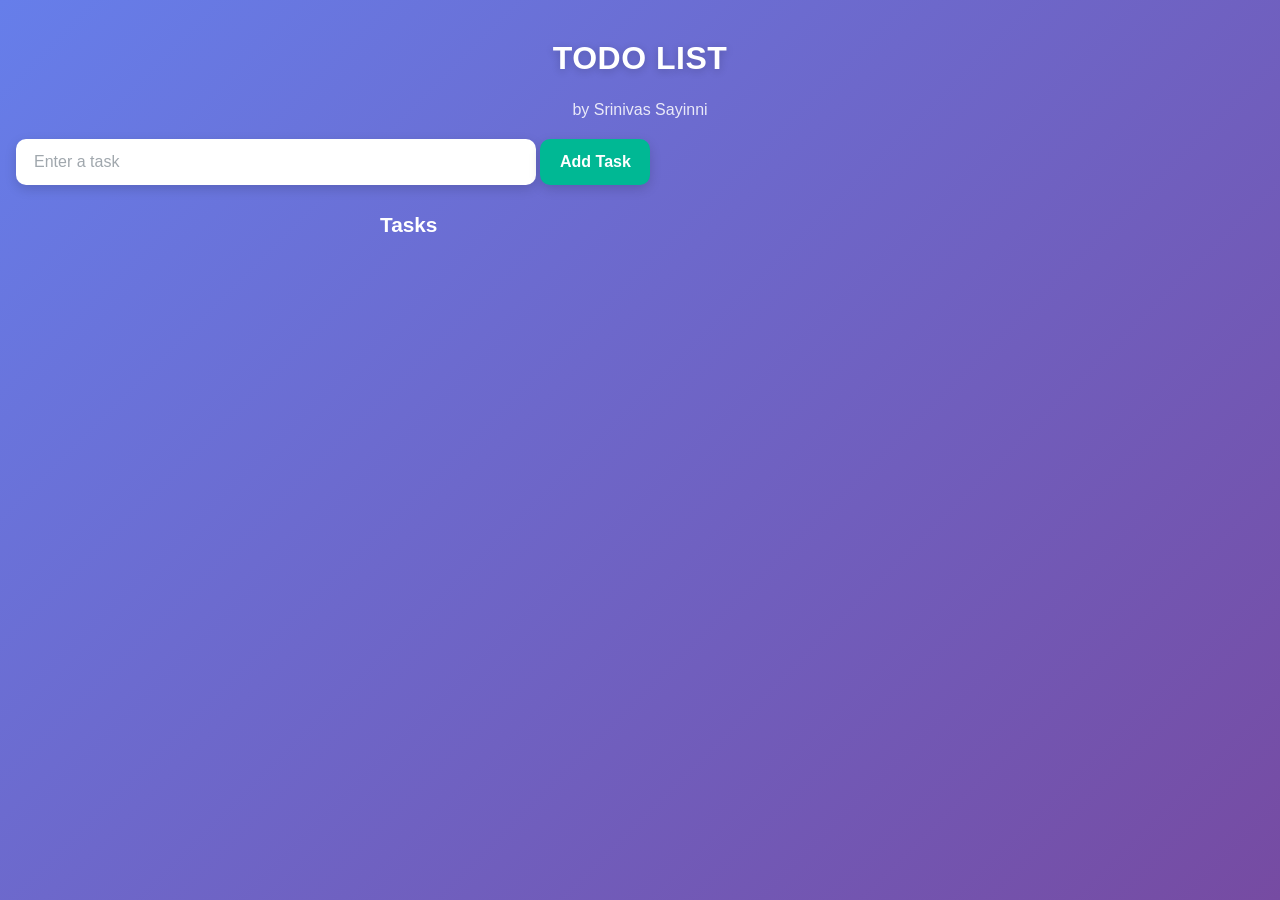
==== index.html @ 0a5b54ef "add" ====
<!DOCTYPE html>
<html lang="en">
<head>
    <meta charset="UTF-8">
    <meta name="viewport" content="width=device-width, initial-scale=1.0">
    <link rel="stylesheet" href="style.css">
    <title>TODO LIST</title>
</head>
<body>
    <header id="header">
        <h1 id="heading">TODO LIST</h1>
        <p class="byline">by Srinivas Sayinni</p>
    </header>
    <br>
    <input type="text" id="input" placeholder="Enter a task" oninput="inputchange()"/><br>
    <button id="add">Add Task</button>
    <br>
    <h2>Tasks</h2>
    <ul class="task-list" id="tasklist">
     <!-- task items will be dynamically added here-->

    </ul>
    <script src="DOM2.js"></script>
</body>
<!-- <footer class="site-footer">
    <p>Designed &amp; developed by <strong>Srinivas sayinni</strong></p>
    <p class="small">&copy; 2026 Srinivas Sayinni. All rights reserved.</p>
</footer> -->
</html>
---- style.css ----
/* ---------- Reset & base ---------- */
* {
    box-sizing: border-box;
    margin: 0;
    padding: 0;
}

body {
    font-family: "Segoe UI", Roboto, Arial, sans-serif;
    min-height: 100vh;
    padding: 40px 16px;
    background: linear-gradient(135deg, #667eea 0%, #764ba2 100%);
    color: #2d3436;
}

/* Layout wrapper: everything is centered in a narrow column */
body > * {
    max-width: 520px;
    margin-left: auto;
    margin-right: auto;
}

/* Hide the <br> gaps; spacing is handled with margins instead */
br {
    display: none;
}

/* ---------- Header ---------- */
#heading {
    text-align: center;
    color: #fff;
    font-size: 2rem;
    letter-spacing: 0.5px;
    margin-bottom: 24px;
    text-shadow: 0 2px 8px rgba(0, 0, 0, 0.2);
}

/* ---------- Input + Add button ---------- */
#input {
    width: calc(100% - 120px);
    height: 46px;
    padding: 0 16px;
    font-size: 16px;
    color: #2d3436;
    background: #fff;
    border: 2px solid transparent;
    border-radius: 10px;
    outline: none;
    vertical-align: middle;
    box-shadow: 0 4px 12px rgba(0, 0, 0, 0.15);
    transition: border-color 0.2s, box-shadow 0.2s;
}

#input::placeholder {
    color: #a0a7ad;
}

#input:focus {
    border-color: #a29bfe;
    box-shadow: 0 0 0 4px rgba(162, 155, 254, 0.35);
}

#add {
    width: 110px;
    height: 46px;
    font-size: 16px;
    font-weight: 600;
    color: #fff;
    background: #00b894;
    border: none;
    border-radius: 10px;
    cursor: pointer;
    vertical-align: middle;
    box-shadow: 0 4px 12px rgba(0, 0, 0, 0.15);
    transition: background 0.2s, transform 0.1s, box-shadow 0.2s;
}

#add:hover {
    background: #00a383;
    box-shadow: 0 6px 16px rgba(0, 0, 0, 0.2);
}

#add:active {
    transform: scale(0.96);
}

/* ---------- Tasks title ---------- */
h2 {
    color: #fff;
    font-size: 1.3rem;
    margin: 28px auto 12px;
}

/* ---------- Task list ---------- */
.task-list {
    list-style: none;
}

.task-list li {
    display: flex;
    justify-content: space-between;
    align-items: center;
    gap: 12px;
    padding: 14px 16px;
    margin-bottom: 12px;
    background: #fff;
    border-radius: 10px;
    box-shadow: 0 3px 10px rgba(0, 0, 0, 0.12);
    animation: slideIn 0.25s ease;
    transition: transform 0.15s, box-shadow 0.15s;
}

.task-list li:hover {
    transform: translateY(-2px);
    box-shadow: 0 6px 16px rgba(0, 0, 0, 0.18);
}

.task-list li span {
    flex: 1;
    font-size: 16px;
    word-break: break-word;
}

/* ---------- Delete button ---------- */
.task-list li button {
    padding: 6px 14px;
    font-size: 14px;
    font-weight: 600;
    color: #e17055;
    background: transparent;
    border: 1.5px solid #e17055;
    border-radius: 8px;
    cursor: pointer;
    transition: background 0.2s, color 0.2s;
}

.task-list li button:hover {
    background: #e17055;
    color: #fff;
}

/* ---------- Animation ---------- */
@keyframes slideIn {
    from {
        opacity: 0;
        transform: translateY(-8px);
    }
    to {
        opacity: 1;
        transform: translateY(0);
    }
}

/* ---------- Small screens ---------- */
@media (max-width: 420px) {
    #input {
        width: 100%;
        margin-bottom: 10px;
    }

    #add {
        width: 100%;
    }
}

.byline {
    text-align: center;
    color: rgba(255, 255, 255, 0.85);
    margin-bottom: 20px;
}
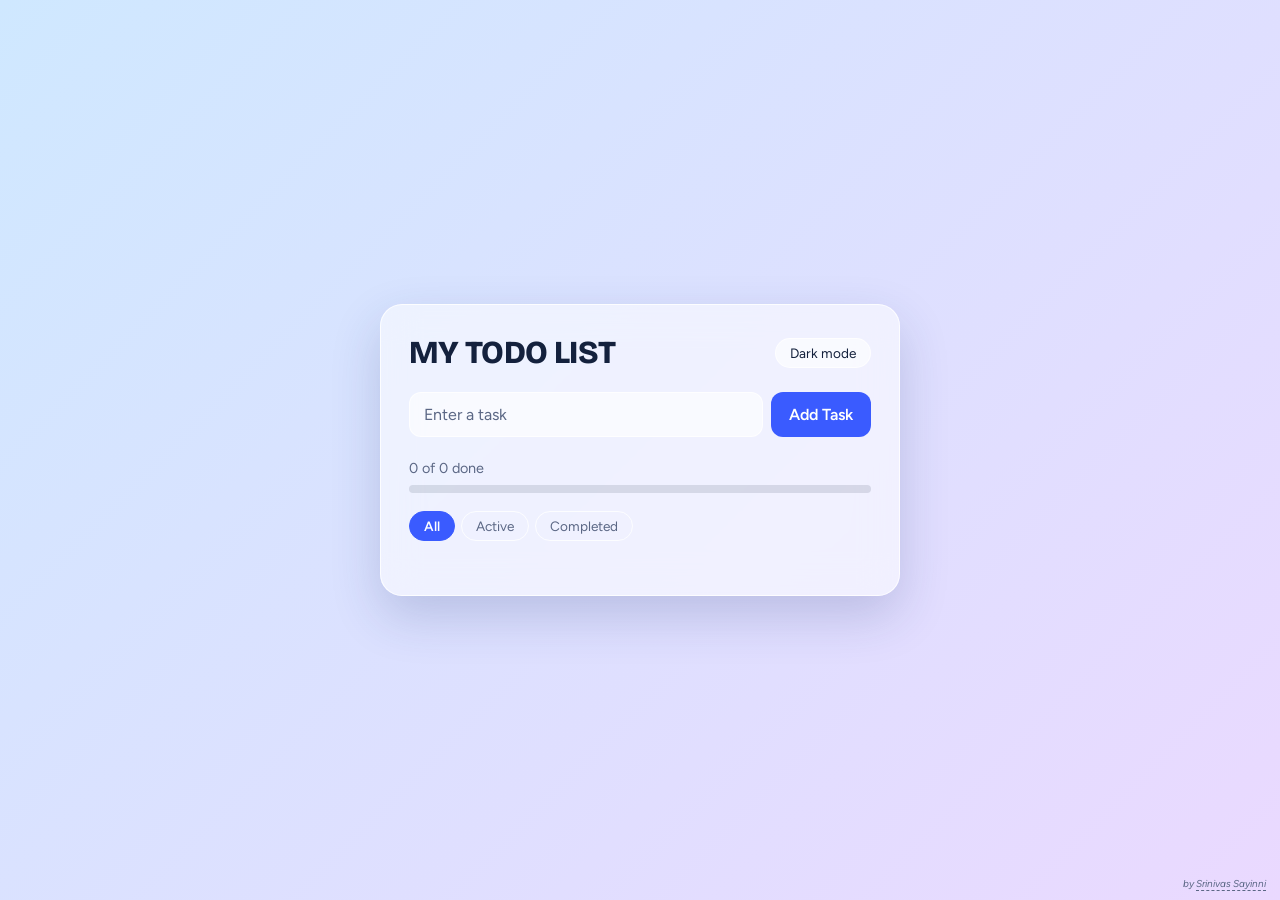
==== commit a35fe0e3: "update" ====
--- a/index.html
+++ b/index.html
@@ -3,27 +3,43 @@
 <head>
     <meta charset="UTF-8">
     <meta name="viewport" content="width=device-width, initial-scale=1.0">
-    <link rel="stylesheet" href="style.css">
+    <link rel="preconnect" href="https://fonts.googleapis.com">
+    <link rel="preconnect" href="https://fonts.gstatic.com" crossorigin>
+    <link href="https://fonts.googleapis.com/css2?family=Bricolage+Grotesque:wght@800&family=Figtree:wght@400;500;600&display=swap" rel="stylesheet">
+    <link rel="stylesheet" href="style1.css">
     <title>TODO LIST</title>
 </head>
 <body>
-    <header id="header">
-        <h1 id="heading">TODO LIST</h1>
-        <p class="byline">by Srinivas Sayinni</p>
-    </header>
-    <br>
-    <input type="text" id="input" placeholder="Enter a task" oninput="inputchange()"/><br>
-    <button id="add">Add Task</button>
-    <br>
-    <h2>Tasks</h2>
-    <ul class="task-list" id="tasklist">
-     <!-- task items will be dynamically added here-->
+    <main class="card">
+        <header id="header">
+            <h1 id="heading">MY  TODO  LIST</h1>
+            <button id="theme" type="button">Dark mode</button>
+        </header>
 
-    </ul>
-    <script src="DOM2.js"></script>
+        <div class="add-row">
+            <input type="text" id="input" placeholder="Enter a task" autocomplete="off">
+            <button id="add" type="button">Add Task</button>
+        </div>
+
+        <div class="progress">
+            <p id="count">0 of 0 done</p>
+            <div class="bar"><div id="fill"></div></div>
+        </div>
+
+        <div class="filters" role="group" aria-label="Filter tasks">
+            <button type="button" data-filter="all" aria-pressed="true">All</button>
+            <button type="button" data-filter="active" aria-pressed="false">Active</button>
+            <button type="button" data-filter="completed" aria-pressed="false">Completed</button>
+        </div>
+
+        <ul class="task-list" id="tasklist"></ul>
+        <p id="empty"></p>
+    </main>
+
+    <p class="byline">
+    by <a href="https://srinivassayinni.netlify.app/" target="_blank" rel="noopener noreferrer">Srinivas Sayinni</a>
+</p>
+    <canvas id="confetti"></canvas>
+    <script src="DOM4.js"></script>
 </body>
-<!-- <footer class="site-footer">
-    <p>Designed &amp; developed by <strong>Srinivas sayinni</strong></p>
-    <p class="small">&copy; 2026 Srinivas Sayinni. All rights reserved.</p>
-</footer> -->
 </html>
--- a/style1.css
+++ b/style1.css
@@ -0,0 +1,257 @@
+:root {
+    --bg1: #cfe8ff;
+    --bg2: #ead9ff;
+    --ink: #14213d;
+    --muted: #5b6785;
+    --glass: rgba(255, 255, 255, 0.55);
+    --row: rgba(255, 255, 255, 0.6);
+    --edge: rgba(255, 255, 255, 0.8);
+    --accent: #3a5bff;
+    --accent-ink: #ffffff;
+    --track: rgba(20, 33, 61, 0.12);
+    --shadow: 0 20px 50px rgba(40, 60, 120, 0.2);
+}
+
+[data-theme="dark"] {
+    --bg1: #0e1430;
+    --bg2: #2a1646;
+    --ink: #eef1ff;
+    --muted: #a3acd1;
+    --glass: rgba(255, 255, 255, 0.07);
+    --row: rgba(255, 255, 255, 0.07);
+    --edge: rgba(255, 255, 255, 0.16);
+    --accent: #ffb454;
+    --accent-ink: #1a1200;
+    --track: rgba(255, 255, 255, 0.14);
+    --shadow: 0 20px 50px rgba(0, 0, 0, 0.45);
+}
+
+* { box-sizing: border-box; }
+
+body {
+    margin: 0;
+    min-height: 100vh;
+    display: grid;
+    place-items: center;
+    padding: 24px;
+    font-family: Figtree, system-ui, sans-serif;
+    color: var(--ink);
+    background: linear-gradient(135deg, var(--bg1), var(--bg2)) fixed;
+}
+
+.card {
+    width: min(520px, 100%);
+    padding: 28px;
+    border-radius: 22px;
+    background: var(--glass);
+    border: 1px solid var(--edge);
+    backdrop-filter: blur(18px);
+    -webkit-backdrop-filter: blur(18px);
+    box-shadow: var(--shadow);
+}
+
+#header {
+    display: flex;
+    align-items: center;
+    justify-content: space-between;
+    margin-bottom: 20px;
+}
+
+#heading {
+    margin: 0;
+    font-family: "Bricolage Grotesque", sans-serif;
+    font-weight: 800;
+    font-size: 2rem;
+    letter-spacing: -0.02em;
+}
+
+button {
+    font: inherit;
+    cursor: pointer;
+    color: inherit;
+}
+
+button:focus-visible,
+input:focus-visible {
+    outline: 2px solid var(--accent);
+    outline-offset: 2px;
+}
+
+#theme {
+    padding: 6px 14px;
+    border-radius: 999px;
+    border: 1px solid var(--edge);
+    background: var(--row);
+    font-size: 0.85rem;
+}
+
+.add-row { display: flex; gap: 8px; }
+
+#input {
+    flex: 1;
+    min-width: 0;
+    padding: 12px 14px;
+    border-radius: 12px;
+    border: 1px solid var(--edge);
+    background: var(--row);
+    color: var(--ink);
+    font: inherit;
+}
+
+#input::placeholder { color: var(--muted); }
+
+#add {
+    padding: 12px 18px;
+    border: 0;
+    border-radius: 12px;
+    background: var(--accent);
+    color: var(--accent-ink);
+    font-weight: 600;
+}
+
+.progress { margin-top: 22px; }
+
+#count {
+    margin: 0 0 8px;
+    font-size: 0.9rem;
+    color: var(--muted);
+}
+
+.bar {
+    height: 8px;
+    border-radius: 999px;
+    background: var(--track);
+    overflow: hidden;
+}
+
+#fill {
+    height: 100%;
+    width: 0;
+    border-radius: 999px;
+    background: var(--accent);
+    transition: width 0.4s ease;
+}
+
+.filters { display: flex; gap: 6px; margin: 18px 0 14px; }
+
+.filters button {
+    padding: 6px 14px;
+    border-radius: 999px;
+    border: 1px solid var(--edge);
+    background: transparent;
+    font-size: 0.85rem;
+    color: var(--muted);
+}
+
+.filters button[aria-pressed="true"] {
+    background: var(--accent);
+    border-color: var(--accent);
+    color: var(--accent-ink);
+    font-weight: 600;
+}
+
+.task-list { list-style: none; margin: 0; padding: 0; display: grid; gap: 8px; }
+
+.task-list li {
+    display: flex;
+    align-items: center;
+    gap: 12px;
+    padding: 10px 12px;
+    border-radius: 12px;
+    background: var(--row);
+    border: 1px solid var(--edge);
+}
+
+.task-list li.enter { animation: enter 0.3s ease; }
+.task-list li.leaving { animation: leave 0.25s ease forwards; }
+
+@keyframes enter { from { opacity: 0; transform: translateY(-8px); } }
+@keyframes leave { to { opacity: 0; transform: translateX(24px); } }
+
+.task-list input[type="checkbox"] {
+    width: 20px;
+    height: 20px;
+    accent-color: var(--accent);
+    cursor: pointer;
+    flex-shrink: 0;
+}
+
+.text {
+    flex: 1;
+    word-break: break-word;
+    background: linear-gradient(currentColor, currentColor) no-repeat 0 55% / 0 2px;
+    transition: background-size 0.3s ease, color 0.3s ease;
+}
+
+li.done .text {
+    background-size: 100% 2px;
+    color: var(--muted);
+}
+
+.delete {
+    border: 0;
+    background: transparent;
+    color: var(--muted);
+    font-size: 0.85rem;
+    padding: 4px 8px;
+    border-radius: 8px;
+}
+
+.delete:hover { color: var(--ink); background: var(--track); }
+
+#empty {
+    margin: 12px 0 0;
+    text-align: center;
+    color: var(--muted);
+}
+
+.byline {
+    position: fixed;
+    bottom: 10px;
+    right: 14px;
+    margin: 0;
+    font-size: 10px;
+    font-style: italic;
+    color: var(--muted);
+}
+
+#confetti {
+    position: fixed;
+    inset: 0;
+    pointer-events: none;
+    z-index: 10;
+}
+
+@media (prefers-reduced-motion: reduce) {
+    *, *::before, *::after {
+        animation-duration: 0.01ms !important;
+        transition-duration: 0.01ms !important;
+    }
+}
+.byline a {
+    color: inherit;
+    text-decoration: none;
+    border-bottom: 1px dashed currentColor;
+}
+
+.byline a:hover {
+    color: var(--accent);
+}
+@media (max-width: 600px) {
+    body {
+        display: flex;
+        flex-direction: column;
+        align-items: center;
+        justify-content: center;
+        gap: 16px;
+    }
+
+    .card {
+        padding: 20px;
+    }
+
+    .byline {
+        position: static;
+        text-align: center;
+    }
+}
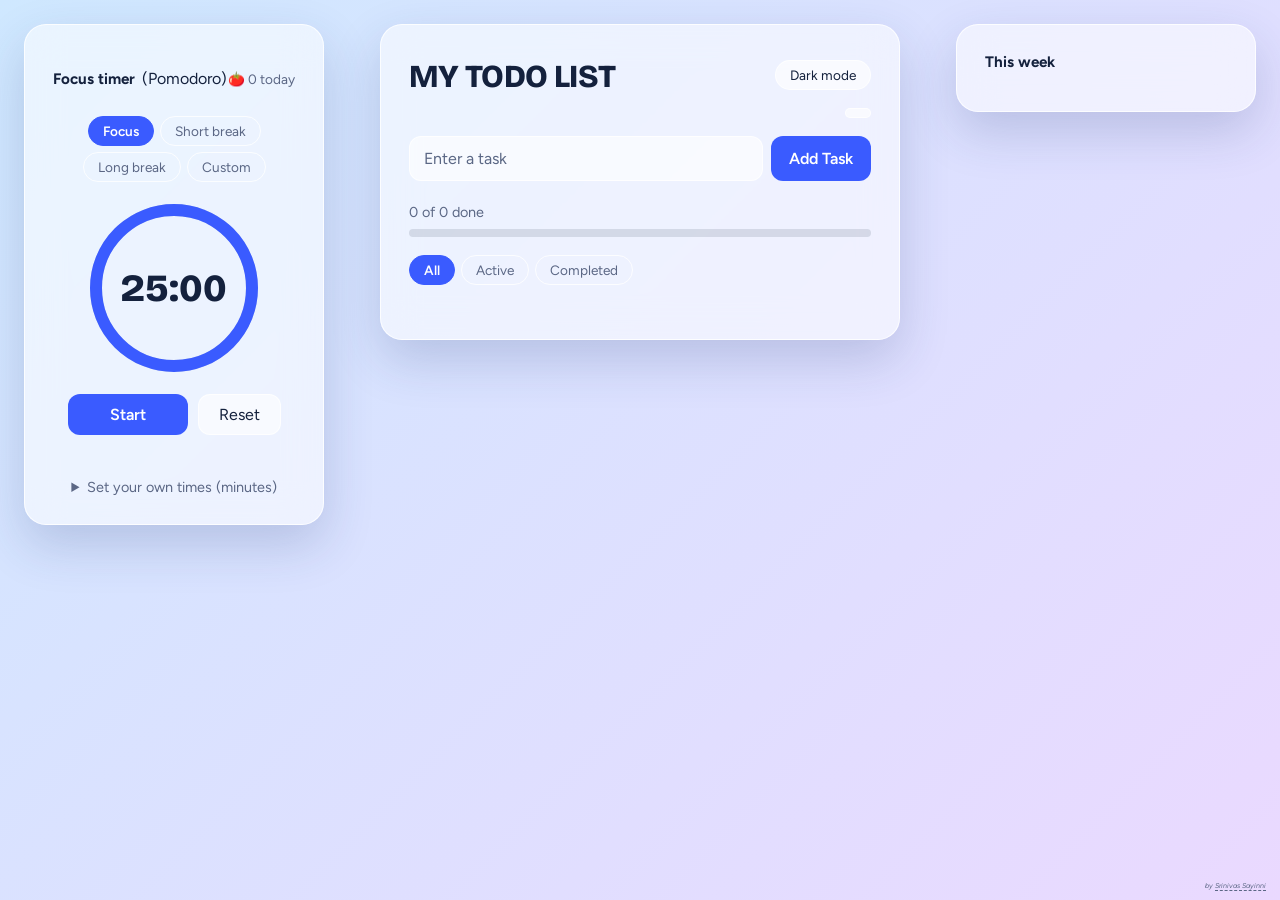
==== commit 4eba9f98: "updated" ====
--- a/index.html
+++ b/index.html
@@ -5,16 +5,34 @@
     <meta name="viewport" content="width=device-width, initial-scale=1.0">
     <link rel="preconnect" href="https://fonts.googleapis.com">
     <link rel="preconnect" href="https://fonts.gstatic.com" crossorigin>
-    <link href="https://fonts.googleapis.com/css2?family=Bricolage+Grotesque:wght@800&family=Figtree:wght@400;500;600&display=swap" rel="stylesheet">
+    <!-- <link rel="icon" href="data:image/svg+xml,<svg xmlns=%22http://www.w3.org/2000/svg%22 viewBox=%220 0 100 100%22><text y=%22.9em%22 font-size=%2290%22>✅</text></svg>"> -->
+        <link rel="icon" type="image/png" href="icon-192.png">
+    <link href="https://fonts.googleapis.com/css2?family=Bricolage+Grotesque:wght@800&family=Figtree:wght@400;500;600;700&display=swap" rel="stylesheet">
     <link rel="stylesheet" href="style1.css">
-    <title>TODO LIST</title>
+
+    <!-- PWA -->
+    <link rel="manifest" href="manifest.json">
+    <meta name="theme-color" content="#3a5bff">
+    <link rel="apple-touch-icon" href="icon-192.png">
+
+    <title>MY TODO LIST</title>
+    <meta name="description" content="A simple daily to-do list with progress tracking, dark mode and automatic daily reset.">
 </head>
 <body>
-    <main class="card">
+    <div class="layout">
+    <main class="card main-card">
         <header id="header">
-            <h1 id="heading">MY  TODO  LIST</h1>
+            <div>
+                <p id="greeting"></p>
+                <h1 id="heading">MY TODO LIST</h1>
+            </div>
             <button id="theme" type="button">Dark mode</button>
         </header>
+
+        <div class="meta">
+            <span id="today"></span>
+            <span id="streak" class="pill"></span>
+        </div>
 
         <div class="add-row">
             <input type="text" id="input" placeholder="Enter a task" autocomplete="off">
@@ -22,7 +40,10 @@
         </div>
 
         <div class="progress">
-            <p id="count">0 of 0 done</p>
+            <div class="progress-top">
+                <p id="count">0 of 0 done</p>
+                <p id="message"></p>
+            </div>
             <div class="bar"><div id="fill"></div></div>
         </div>
 
@@ -34,12 +55,76 @@
 
         <ul class="task-list" id="tasklist"></ul>
         <p id="empty"></p>
+
+
     </main>
+        <aside class="card side timer-card">
+            <section class="timer" aria-label="Focus timer">
+                <div class="timer-head">
+                    <h2>Focus timer</h2>&nbsp;<p>(Pomodoro)</p>
+                    <p id="sessions"></p>
+                </div>
+
+                <div class="modes" role="group" aria-label="Timer type">
+                    <button type="button" data-mode="focus" aria-pressed="true">Focus</button>
+                    <button type="button" data-mode="short" aria-pressed="false">Short break</button>
+                    <button type="button" data-mode="long" aria-pressed="false">Long break</button>
+                    <button type="button" data-mode="custom" aria-pressed="false">Custom</button>
+                </div>
+
+                <div class="clock">
+                    <svg viewBox="0 0 120 120" aria-hidden="true">
+                        <circle class="ring-track" cx="60" cy="60" r="52"></circle>
+                        <circle id="ring" class="ring" cx="60" cy="60" r="52" transform="rotate(-90 60 60)"></circle>
+                    </svg>
+                    <p id="time">25:00</p>
+                </div>
+
+                <div class="timer-controls">
+                    <button id="t-start" type="button">Start</button>
+                    <button id="t-reset" type="button">Reset</button>
+                </div>
+                <p id="t-status" aria-live="polite"></p>
+
+                <details class="timer-settings">
+                    <summary>Set your own times (minutes)</summary>
+                    <div class="settings-grid">
+                        <label>Focus <input type="number" id="set-focus" min="1" max="180" inputmode="numeric"></label>
+                        <label>Short break <input type="number" id="set-short" min="1" max="180" inputmode="numeric"></label>
+                        <label>Long break <input type="number" id="set-long" min="1" max="180" inputmode="numeric"></label>
+                        <label>Custom <input type="number" id="set-custom" min="1" max="180" inputmode="numeric"></label>
+                    </div>
+                </details>
+            </section>
+        </aside>
+        <aside class="card side stats-card">
+            <section class="stats" aria-label="This week">
+                <div class="stats-head">
+                    <h2>This week</h2>
+                    <p id="week-total"></p>
+                </div>
+                <div class="week" id="week"></div>
+            </section>
+        </aside>
+    </div>
+
+    <div id="toast" role="status" aria-live="polite">
+        <span id="toast-text"></span>
+        <button id="undo" type="button">Undo</button>
+    </div>
 
     <p class="byline">
-    by <a href="https://srinivassayinni.netlify.app/" target="_blank" rel="noopener noreferrer">Srinivas Sayinni</a>
-</p>
+        by <a href="https://srinivassayinni.netlify.app/" target="_blank" rel="noopener noreferrer">Srinivas Sayinni</a>
+    </p>
     <canvas id="confetti"></canvas>
     <script src="DOM4.js"></script>
+    <script src="timer.js"></script>
+    <script>
+        if ('serviceWorker' in navigator) {
+            window.addEventListener('load', () => {
+                navigator.serviceWorker.register('sw.js');
+            });
+        }
+    </script>
 </body>
-</html>+</html>
--- a/style1.css
+++ b/style1.css
@@ -31,13 +31,16 @@
 body {
     margin: 0;
     min-height: 100vh;
-    display: grid;
-    place-items: center;
+    display: flex;
+    flex-direction: column;
+    align-items: center;
     padding: 24px;
     font-family: Figtree, system-ui, sans-serif;
     color: var(--ink);
     background: linear-gradient(135deg, var(--bg1), var(--bg2)) fixed;
 }
+
+body.is-dragging { user-select: none; cursor: grabbing; }
 
 .card {
     width: min(520px, 100%);
@@ -50,11 +53,19 @@
     box-shadow: var(--shadow);
 }
 
+/* ---------- Header ---------- */
 #header {
     display: flex;
     align-items: center;
     justify-content: space-between;
-    margin-bottom: 20px;
+    gap: 12px;
+    margin-bottom: 12px;
+}
+
+#greeting {
+    margin: 0 0 4px;
+    font-size: 0.9rem;
+    color: var(--muted);
 }
 
 #heading {
@@ -83,8 +94,36 @@
     border: 1px solid var(--edge);
     background: var(--row);
     font-size: 0.85rem;
-}
-
+    flex-shrink: 0;
+}
+
+.meta {
+    display: flex;
+    align-items: center;
+    justify-content: space-between;
+    flex-wrap: wrap;
+    gap: 8px;
+    margin-bottom: 18px;
+    font-size: 0.85rem;
+    color: var(--muted);
+}
+
+.pill {
+    padding: 4px 12px;
+    border-radius: 999px;
+    border: 1px solid var(--edge);
+    background: var(--row);
+    color: var(--muted);
+    font-weight: 600;
+}
+
+.pill.active {
+    background: var(--accent);
+    border-color: var(--accent);
+    color: var(--accent-ink);
+}
+
+/* ---------- Add row ---------- */
 .add-row { display: flex; gap: 8px; }
 
 #input {
@@ -109,13 +148,25 @@
     font-weight: 600;
 }
 
+/* ---------- Progress ---------- */
 .progress { margin-top: 22px; }
 
-#count {
-    margin: 0 0 8px;
+.progress-top {
+    display: flex;
+    justify-content: space-between;
+    align-items: baseline;
+    flex-wrap: wrap;
+    gap: 4px 12px;
+    margin-bottom: 8px;
+}
+
+#count, #message {
+    margin: 0;
     font-size: 0.9rem;
-    color: var(--muted);
-}
+}
+
+#count { color: var(--muted); }
+#message { font-weight: 600; }
 
 .bar {
     height: 8px;
@@ -132,6 +183,7 @@
     transition: width 0.4s ease;
 }
 
+/* ---------- Filters ---------- */
 .filters { display: flex; gap: 6px; margin: 18px 0 14px; }
 
 .filters button {
@@ -150,12 +202,13 @@
     font-weight: 600;
 }
 
+/* ---------- Task list ---------- */
 .task-list { list-style: none; margin: 0; padding: 0; display: grid; gap: 8px; }
 
 .task-list li {
     display: flex;
     align-items: center;
-    gap: 12px;
+    gap: 10px;
     padding: 10px 12px;
     border-radius: 12px;
     background: var(--row);
@@ -167,6 +220,28 @@
 
 @keyframes enter { from { opacity: 0; transform: translateY(-8px); } }
 @keyframes leave { to { opacity: 0; transform: translateX(24px); } }
+
+.task-list li.dragging {
+    position: relative;
+    z-index: 2;
+    transform: scale(1.02);
+    box-shadow: var(--shadow);
+    border-color: var(--accent);
+}
+
+.handle {
+    cursor: grab;
+    touch-action: none;
+    user-select: none;
+    -webkit-user-select: none;
+    color: var(--muted);
+    padding: 6px 2px;
+    letter-spacing: -2px;
+    line-height: 1;
+    flex-shrink: 0;
+}
+
+.no-drag .handle { display: none; }
 
 .task-list input[type="checkbox"] {
     width: 20px;
@@ -178,7 +253,9 @@
 
 .text {
     flex: 1;
+    min-width: 0;
     word-break: break-word;
+    cursor: text;
     background: linear-gradient(currentColor, currentColor) no-repeat 0 55% / 0 2px;
     transition: background-size 0.3s ease, color 0.3s ease;
 }
@@ -188,16 +265,28 @@
     color: var(--muted);
 }
 
-.delete {
+.edit-input {
+    flex: 1;
+    min-width: 0;
+    padding: 6px 10px;
+    border-radius: 8px;
+    border: 1px solid var(--accent);
+    background: var(--row);
+    color: var(--ink);
+    font: inherit;
+}
+
+.action {
     border: 0;
     background: transparent;
     color: var(--muted);
     font-size: 0.85rem;
     padding: 4px 8px;
     border-radius: 8px;
-}
-
-.delete:hover { color: var(--ink); background: var(--track); }
+    flex-shrink: 0;
+}
+
+.action:hover { color: var(--ink); background: var(--track); }
 
 #empty {
     margin: 12px 0 0;
@@ -205,15 +294,106 @@
     color: var(--muted);
 }
 
+/* ---------- Weekly stats ---------- */
+.stats { margin: 0; }
+
+.stats-head {
+    display: flex;
+    justify-content: space-between;
+    align-items: baseline;
+    margin-bottom: 12px;
+}
+
+.stats h2 { margin: 0; font-size: 0.95rem; }
+
+#week-total { margin: 0; font-size: 0.85rem; color: var(--muted); }
+
+.week { display: grid; grid-template-columns: repeat(7, 1fr); gap: 8px; }
+
+.col {
+    display: flex;
+    flex-direction: column;
+    align-items: center;
+    gap: 4px;
+    font-size: 0.75rem;
+    color: var(--muted);
+}
+
+.col .track {
+    width: 100%;
+    max-width: 28px;
+    height: 64px;
+    border-radius: 8px;
+    background: var(--track);
+    display: flex;
+    align-items: flex-end;
+    overflow: hidden;
+}
+
+.col .level {
+    width: 100%;
+    background: var(--accent);
+    opacity: 0.55;
+    border-radius: 8px;
+    transition: height 0.4s ease;
+}
+
+.col.today .level { opacity: 1; }
+.col.today .label { color: var(--ink); font-weight: 700; }
+
+/* ---------- Undo toast ---------- */
+#toast {
+    position: fixed;
+    left: 50%;
+    bottom: 24px;
+    transform: translate(-50%, 16px);
+    display: flex;
+    align-items: center;
+    gap: 14px;
+    padding: 10px 16px;
+    border-radius: 12px;
+    background: var(--ink);
+    color: var(--bg1);
+    box-shadow: var(--shadow);
+    font-size: 0.9rem;
+    opacity: 0;
+    visibility: hidden;
+    transition: opacity 0.25s ease, transform 0.25s ease, visibility 0.25s;
+    z-index: 20;
+}
+
+#toast.show {
+    opacity: 1;
+    visibility: visible;
+    transform: translate(-50%, 0);
+}
+
+#undo {
+    border: 0;
+    background: transparent;
+    font-weight: 700;
+    text-decoration: underline;
+    padding: 2px 4px;
+}
+
+/* ---------- Byline + confetti ---------- */
 .byline {
     position: fixed;
     bottom: 10px;
     right: 14px;
     margin: 0;
-    font-size: 10px;
+    font-size: 7px;
     font-style: italic;
     color: var(--muted);
 }
+
+.byline a {
+    color: inherit;
+    text-decoration: none;
+    border-bottom: 1px dashed currentColor;
+}
+
+.byline a:hover { color: var(--accent); }
 
 #confetti {
     position: fixed;
@@ -222,36 +402,193 @@
     z-index: 10;
 }
 
+/* ---------- Page layout ---------- */
+.layout {
+    width: 100%;
+    display: flex;
+    flex-direction: column;
+    align-items: center;
+    gap: 16px;
+}
+
+/* wide screens: timer top-left, tasks in the middle, stats top-right */
+@media (min-width: 1180px) {
+    .layout {
+        display: grid;
+        grid-template-columns: 300px minmax(0, 520px) 300px;
+        justify-content: space-between;
+        align-items: start;
+        gap: 24px;
+    }
+
+    .layout > .card { width: auto; }
+
+    .timer-card { grid-column: 1; grid-row: 1; }
+    .main-card  { grid-column: 2; grid-row: 1; }
+    .stats-card { grid-column: 3; grid-row: 1; }
+
+    /* the side cards stay put while the task list grows or is reordered */
+    .side {
+        position: sticky;
+        top: 24px;
+        max-height: calc(100vh - 48px);
+        overflow-y: auto;
+    }
+}
+
+/* ---------- Mobile ---------- */
+@media (max-width: 600px) {
+    body { gap: 16px; }
+
+    .card { padding: 20px; }
+    #heading { font-size: 1.6rem; }
+    .task-list li { gap: 8px; padding: 10px; }
+    .action { padding: 4px 6px; font-size: 0.8rem; }
+
+    .byline {
+        position: static;
+        text-align: center;
+    }
+
+    #toast { bottom: 16px; }
+}
+
 @media (prefers-reduced-motion: reduce) {
     *, *::before, *::after {
         animation-duration: 0.01ms !important;
         transition-duration: 0.01ms !important;
     }
 }
-.byline a {
-    color: inherit;
-    text-decoration: none;
-    border-bottom: 1px dashed currentColor;
-}
-
-.byline a:hover {
-    color: var(--accent);
-}
-@media (max-width: 600px) {
-    body {
-        display: flex;
-        flex-direction: column;
-        align-items: center;
-        justify-content: center;
-        gap: 16px;
-    }
-
-    .card {
-        padding: 20px;
-    }
-
-    .byline {
-        position: static;
-        text-align: center;
-    }
-}+
+/* ---------- Focus timer ---------- */
+.timer {
+    margin: 0;
+    text-align: center;
+}
+
+.timer-head {
+    display: flex;
+    justify-content: space-between;
+    align-items: baseline;
+    margin-bottom: 12px;
+    text-align: left;
+}
+
+.timer h2 { margin: 0; font-size: 0.95rem; }
+#sessions { margin: 0; font-size: 0.85rem; color: var(--muted); }
+
+.modes {
+    display: flex;
+    flex-wrap: wrap;
+    justify-content: center;
+    gap: 6px;
+    margin-bottom: 16px;
+}
+
+.modes button {
+    padding: 6px 14px;
+    border-radius: 999px;
+    border: 1px solid var(--edge);
+    background: transparent;
+    font-size: 0.85rem;
+    color: var(--muted);
+}
+
+.modes button[aria-pressed="true"] {
+    background: var(--accent);
+    border-color: var(--accent);
+    color: var(--accent-ink);
+    font-weight: 600;
+}
+
+.clock {
+    position: relative;
+    width: 180px;
+    height: 180px;
+    margin: 0 auto 16px;
+}
+
+.clock svg {
+    width: 100%;
+    height: 100%;
+    fill: none;
+    stroke-width: 8;
+}
+
+.ring-track { stroke: var(--track); }
+
+.ring {
+    stroke: var(--accent);
+    stroke-linecap: round;
+    transition: stroke-dashoffset 0.25s linear;
+}
+
+#time {
+    position: absolute;
+    inset: 0;
+    margin: 0;
+    display: grid;
+    place-items: center;
+    font-family: "Bricolage Grotesque", sans-serif;
+    font-weight: 800;
+    font-size: 2.4rem;
+    font-variant-numeric: tabular-nums;
+}
+
+.timer-controls { display: flex; justify-content: center; gap: 10px; }
+
+#t-start {
+    min-width: 120px;
+    padding: 10px 28px;
+    border: 0;
+    border-radius: 12px;
+    background: var(--accent);
+    color: var(--accent-ink);
+    font-weight: 600;
+}
+
+#t-reset {
+    padding: 10px 20px;
+    border-radius: 12px;
+    border: 1px solid var(--edge);
+    background: var(--row);
+}
+
+#t-status {
+    min-height: 1.3em;
+    margin: 12px 0 0;
+    font-size: 0.9rem;
+    color: var(--muted);
+}
+
+.timer-settings { margin-top: 12px; font-size: 0.9rem; }
+
+.timer-settings summary {
+    cursor: pointer;
+    color: var(--muted);
+}
+
+.settings-grid {
+    display: grid;
+    grid-template-columns: repeat(2, 1fr);
+    gap: 10px;
+    margin-top: 12px;
+    text-align: left;
+}
+
+.settings-grid label {
+    display: flex;
+    flex-direction: column;
+    gap: 4px;
+    font-size: 0.8rem;
+    color: var(--muted);
+}
+
+.settings-grid input {
+    padding: 8px 10px;
+    border-radius: 10px;
+    border: 1px solid var(--edge);
+    background: var(--row);
+    color: var(--ink);
+    font: inherit;
+}
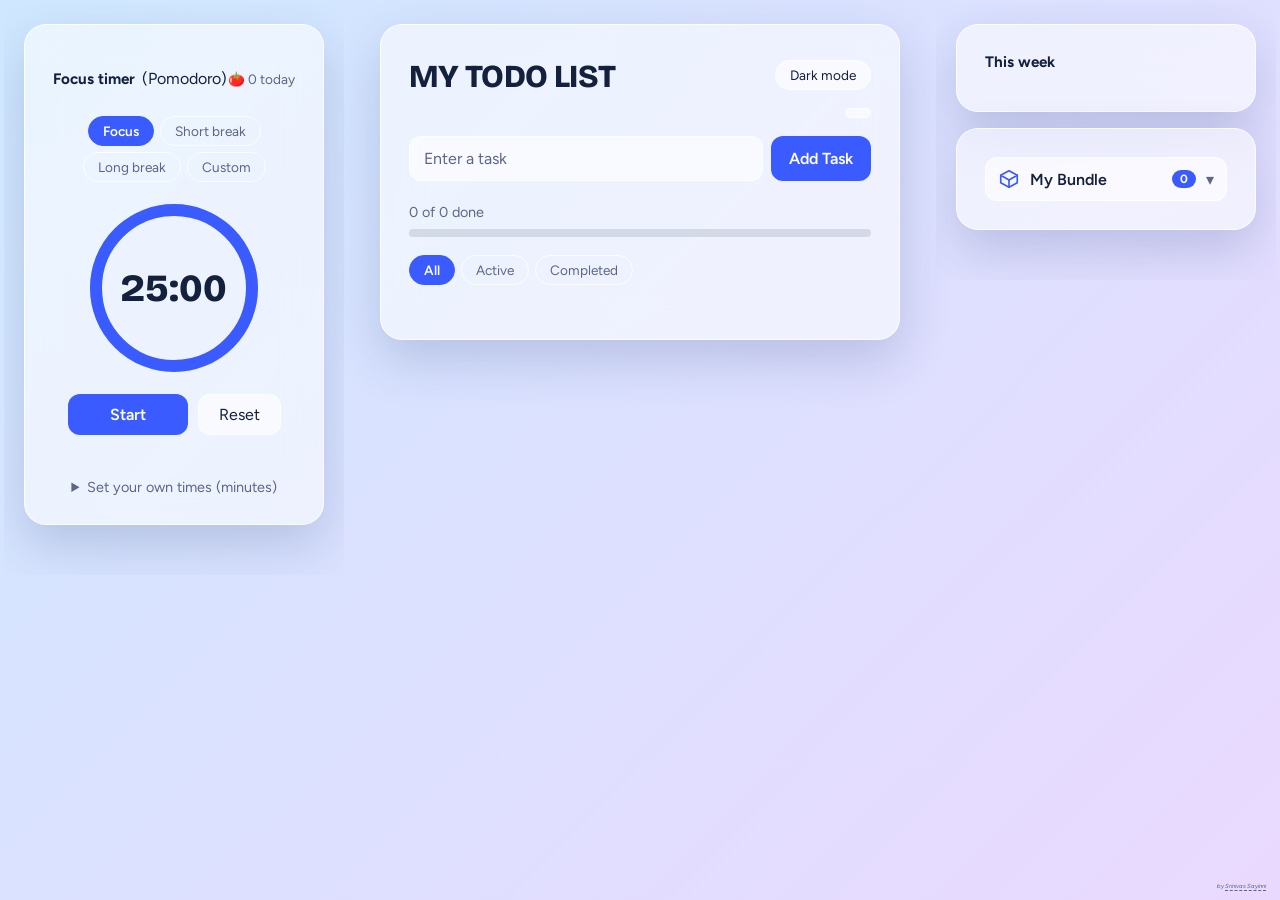
==== commit d1e22276: "updated timer" ====
--- a/index.html
+++ b/index.html
@@ -5,107 +5,166 @@
     <meta name="viewport" content="width=device-width, initial-scale=1.0">
     <link rel="preconnect" href="https://fonts.googleapis.com">
     <link rel="preconnect" href="https://fonts.gstatic.com" crossorigin>
-    <!-- <link rel="icon" href="data:image/svg+xml,<svg xmlns=%22http://www.w3.org/2000/svg%22 viewBox=%220 0 100 100%22><text y=%22.9em%22 font-size=%2290%22>✅</text></svg>"> -->
-        <link rel="icon" type="image/png" href="icon-192.png">
+    <link rel="icon" type="image/png" href="icon-192.png">
     <link href="https://fonts.googleapis.com/css2?family=Bricolage+Grotesque:wght@800&family=Figtree:wght@400;500;600;700&display=swap" rel="stylesheet">
     <link rel="stylesheet" href="style1.css">
+    <link rel="stylesheet" href="bundle.css">
 
     <!-- PWA -->
     <link rel="manifest" href="manifest.json">
     <meta name="theme-color" content="#3a5bff">
-    <link rel="apple-touch-icon" href="icon-192.png">
+    <link rel="apple-touch-icon" href="apple-touch-icon.png">
 
     <title>MY TODO LIST</title>
     <meta name="description" content="A simple daily to-do list with progress tracking, dark mode and automatic daily reset.">
 </head>
 <body>
     <div class="layout">
-    <main class="card main-card">
-        <header id="header">
-            <div>
-                <p id="greeting"></p>
-                <h1 id="heading">MY TODO LIST</h1>
+
+        <!-- middle: tasks -->
+        <main class="card main-card">
+            <header id="header">
+                <div>
+                    <p id="greeting"></p>
+                    <h1 id="heading">MY TODO LIST</h1>
+                </div>
+                <button id="theme" type="button">Dark mode</button>
+            </header>
+
+            <div class="meta">
+                <span id="today"></span>
+                <span id="streak" class="pill"></span>
             </div>
-            <button id="theme" type="button">Dark mode</button>
-        </header>
 
-        <div class="meta">
-            <span id="today"></span>
-            <span id="streak" class="pill"></span>
+            <div class="add-row">
+                <input type="text" id="input" placeholder="Enter a task" autocomplete="off">
+                <button id="add" type="button">Add Task</button>
+            </div>
+
+            <div class="progress">
+                <div class="progress-top">
+                    <p id="count">0 of 0 done</p>
+                    <p id="message"></p>
+                </div>
+                <div class="bar"><div id="fill"></div></div>
+            </div>
+
+            <div class="filters" role="group" aria-label="Filter tasks">
+                <button type="button" data-filter="all" aria-pressed="true">All</button>
+                <button type="button" data-filter="active" aria-pressed="false">Active</button>
+                <button type="button" data-filter="completed" aria-pressed="false">Completed</button>
+            </div>
+
+            <ul class="task-list" id="tasklist"></ul>
+            <p id="empty"></p>
+        </main>
+
+        <!-- left column: Focus timer -->
+        <div class="side-col left-col">
+            <aside class="card timer-card">
+                <section class="timer" aria-label="Focus timer">
+                    <div class="timer-head">
+                        <h2>Focus timer</h2>&nbsp;<p>(Pomodoro)</p>
+                        <p id="sessions"></p>
+                    </div>
+
+                    <div class="modes" role="group" aria-label="Timer type">
+                        <button type="button" data-mode="focus" aria-pressed="true">Focus</button>
+                        <button type="button" data-mode="short" aria-pressed="false">Short break</button>
+                        <button type="button" data-mode="long" aria-pressed="false">Long break</button>
+                        <button type="button" data-mode="custom" aria-pressed="false">Custom</button>
+                    </div>
+
+                    <div class="clock">
+                        <svg viewBox="0 0 120 120" aria-hidden="true">
+                            <circle class="ring-track" cx="60" cy="60" r="52"></circle>
+                            <circle id="ring" class="ring" cx="60" cy="60" r="52" transform="rotate(-90 60 60)"></circle>
+                        </svg>
+                        <p id="time">25:00</p>
+                    </div>
+
+                    <div class="timer-controls">
+                        <button id="t-start" type="button">Start</button>
+                        <button id="t-reset" type="button">Reset</button>
+                    </div>
+                    <p id="t-status" aria-live="polite"></p>
+
+                    <details class="timer-settings">
+                        <summary>Set your own times (minutes)</summary>
+                        <div class="settings-grid">
+                            <label>Focus <input type="number" id="set-focus" min="1" max="180" inputmode="numeric"></label>
+                            <label>Short break <input type="number" id="set-short" min="1" max="180" inputmode="numeric"></label>
+                            <label>Long break <input type="number" id="set-long" min="1" max="180" inputmode="numeric"></label>
+                            <label>Custom <input type="number" id="set-custom" min="1" max="180" inputmode="numeric"></label>
+                        </div>
+                    </details>
+                </section>
+            </aside>
+
         </div>
 
-        <div class="add-row">
-            <input type="text" id="input" placeholder="Enter a task" autocomplete="off">
-            <button id="add" type="button">Add Task</button>
+        <!-- right column: This week card on top, My Bundle card below it -->
+        <div class="side-col right-col">
+            <aside class="card stats-card">
+                <section class="stats" aria-label="This week">
+                    <div class="stats-head">
+                        <h2>This week</h2>
+                        <p id="week-total"></p>
+                    </div>
+                    <div class="week" id="week"></div>
+                </section>
+            </aside>
+
+            <aside class="card bundle-card">
+                <section class="bundle" aria-label="My bundle">
+                    <button type="button" id="bundle-toggle" class="bundle-toggle" aria-expanded="false" aria-controls="bundle-panel">
+                        <svg class="bundle-icon" viewBox="0 0 24 24" aria-hidden="true">
+                            <path d="M21 8l-9-5-9 5 9 5 9-5z"></path>
+                            <path d="M3 8v8l9 5 9-5V8"></path>
+                            <path d="M12 13v8"></path>
+                        </svg>
+                        <span class="bundle-title">My Bundle</span>
+                        <span id="bundle-count" class="bundle-count">0</span>
+                        <span class="chev" aria-hidden="true">▾</span>
+                    </button>
+
+                    <div id="bundle-panel" class="bundle-panel" hidden>
+                        <div class="b-tabs" role="group" aria-label="What to add">
+                            <button type="button" data-add="link" aria-pressed="true">Link</button>
+                            <button type="button" data-add="file" aria-pressed="false">File</button>
+                            <button type="button" data-add="note" aria-pressed="false">Note</button>
+                        </div>
+
+                        <form id="bundle-form" class="bundle-form">
+                            <input type="text" id="b-title" placeholder="Title (optional)" autocomplete="off">
+                            <div data-field="link">
+                                <input type="text" id="b-url" inputmode="url" placeholder="Paste a link, e.g. https://..." autocomplete="off">
+                            </div>
+                            <div data-field="file" hidden>
+                                <input type="file" id="b-file" multiple>
+                                <p class="b-hint">PDFs, images, documents... saved on this device only (up to 50 MB each).</p>
+                            </div>
+                            <div data-field="note" hidden>
+                                <textarea id="b-text" rows="3" placeholder="Write or paste anything important..."></textarea>
+                            </div>
+                            <button type="submit" id="b-add">Add to bundle</button>
+                            <p id="b-msg" aria-live="polite"></p>
+                        </form>
+
+                        <input type="search" id="b-search" placeholder="Search your bundle" autocomplete="off">
+                        <div class="b-tabs" role="group" aria-label="Show">
+                            <button type="button" data-bfilter="all" aria-pressed="true">All</button>
+                            <button type="button" data-bfilter="link" aria-pressed="false">Links</button>
+                            <button type="button" data-bfilter="file" aria-pressed="false">Files</button>
+                            <button type="button" data-bfilter="note" aria-pressed="false">Notes</button>
+                        </div>
+
+                        <ul class="b-list" id="b-list"></ul>
+                        <p id="b-empty"></p>
+                    </div>
+                </section>
+            </aside>
         </div>
-
-        <div class="progress">
-            <div class="progress-top">
-                <p id="count">0 of 0 done</p>
-                <p id="message"></p>
-            </div>
-            <div class="bar"><div id="fill"></div></div>
-        </div>
-
-        <div class="filters" role="group" aria-label="Filter tasks">
-            <button type="button" data-filter="all" aria-pressed="true">All</button>
-            <button type="button" data-filter="active" aria-pressed="false">Active</button>
-            <button type="button" data-filter="completed" aria-pressed="false">Completed</button>
-        </div>
-
-        <ul class="task-list" id="tasklist"></ul>
-        <p id="empty"></p>
-
-
-    </main>
-        <aside class="card side timer-card">
-            <section class="timer" aria-label="Focus timer">
-                <div class="timer-head">
-                    <h2>Focus timer</h2>&nbsp;<p>(Pomodoro)</p>
-                    <p id="sessions"></p>
-                </div>
-
-                <div class="modes" role="group" aria-label="Timer type">
-                    <button type="button" data-mode="focus" aria-pressed="true">Focus</button>
-                    <button type="button" data-mode="short" aria-pressed="false">Short break</button>
-                    <button type="button" data-mode="long" aria-pressed="false">Long break</button>
-                    <button type="button" data-mode="custom" aria-pressed="false">Custom</button>
-                </div>
-
-                <div class="clock">
-                    <svg viewBox="0 0 120 120" aria-hidden="true">
-                        <circle class="ring-track" cx="60" cy="60" r="52"></circle>
-                        <circle id="ring" class="ring" cx="60" cy="60" r="52" transform="rotate(-90 60 60)"></circle>
-                    </svg>
-                    <p id="time">25:00</p>
-                </div>
-
-                <div class="timer-controls">
-                    <button id="t-start" type="button">Start</button>
-                    <button id="t-reset" type="button">Reset</button>
-                </div>
-                <p id="t-status" aria-live="polite"></p>
-
-                <details class="timer-settings">
-                    <summary>Set your own times (minutes)</summary>
-                    <div class="settings-grid">
-                        <label>Focus <input type="number" id="set-focus" min="1" max="180" inputmode="numeric"></label>
-                        <label>Short break <input type="number" id="set-short" min="1" max="180" inputmode="numeric"></label>
-                        <label>Long break <input type="number" id="set-long" min="1" max="180" inputmode="numeric"></label>
-                        <label>Custom <input type="number" id="set-custom" min="1" max="180" inputmode="numeric"></label>
-                    </div>
-                </details>
-            </section>
-        </aside>
-        <aside class="card side stats-card">
-            <section class="stats" aria-label="This week">
-                <div class="stats-head">
-                    <h2>This week</h2>
-                    <p id="week-total"></p>
-                </div>
-                <div class="week" id="week"></div>
-            </section>
-        </aside>
     </div>
 
     <div id="toast" role="status" aria-live="polite">
@@ -119,6 +178,7 @@
     <canvas id="confetti"></canvas>
     <script src="DOM4.js"></script>
     <script src="timer.js"></script>
+    <script src="bundle.js"></script>
     <script>
         if ('serviceWorker' in navigator) {
             window.addEventListener('load', () => {
--- a/style1.css
+++ b/style1.css
@@ -294,6 +294,14 @@
     color: var(--muted);
 }
 
+.task-link {
+    color: var(--accent);
+    text-decoration: underline;
+    text-underline-offset: 2px;
+}
+
+li.done .task-link { color: var(--muted); }
+
 /* ---------- Weekly stats ---------- */
 .stats { margin: 0; }
 
@@ -382,7 +390,7 @@
     bottom: 10px;
     right: 14px;
     margin: 0;
-    font-size: 7px;
+    font-size: 6px;
     font-style: italic;
     color: var(--muted);
 }
@@ -411,7 +419,17 @@
     gap: 16px;
 }
 
-/* wide screens: timer top-left, tasks in the middle, stats top-right */
+/* side columns: left = Focus timer, right = This week + My Bundle */
+.side-col {
+    width: min(520px, 100%);
+    display: flex;
+    flex-direction: column;
+    gap: 16px;
+}
+
+.side-col > .card { width: 100%; }
+
+/* wide screens: timer | tasks | stats + bundle */
 @media (min-width: 1180px) {
     .layout {
         display: grid;
@@ -423,16 +441,21 @@
 
     .layout > .card { width: auto; }
 
-    .timer-card { grid-column: 1; grid-row: 1; }
-    .main-card  { grid-column: 2; grid-row: 1; }
-    .stats-card { grid-column: 3; grid-row: 1; }
-
-    /* the side cards stay put while the task list grows or is reordered */
-    .side {
+    .left-col  { grid-column: 1; grid-row: 1; }
+    .main-card { grid-column: 2; grid-row: 1; }
+    .right-col { grid-column: 3; grid-row: 1; }
+
+    /* the side columns stay put while the task list grows or is reordered */
+    .side-col {
+        width: auto;
         position: sticky;
-        top: 24px;
-        max-height: calc(100vh - 48px);
+        top: 4px;
+        max-height: calc(100vh - 8px);
         overflow-y: auto;
+        scrollbar-width: thin;
+        /* extra room so the card shadows aren't cut off by the scroll area */
+        padding: 20px 20px 50px;
+        margin: -20px -20px 0;
     }
 }
 
--- a/bundle.css
+++ b/bundle.css
@@ -0,0 +1,197 @@
+/* ---------- My Bundle (links, files, notes) ---------- */
+.bundle {
+    margin: 0;
+    text-align: left;
+}
+
+.bundle-toggle {
+    width: 100%;
+    display: flex;
+    align-items: center;
+    gap: 10px;
+    padding: 10px 12px;
+    border-radius: 12px;
+    border: 1px solid var(--edge);
+    background: var(--row);
+    text-align: left;
+}
+
+.bundle-icon {
+    width: 22px;
+    height: 22px;
+    flex-shrink: 0;
+    fill: none;
+    stroke: var(--accent);
+    stroke-width: 1.8;
+    stroke-linecap: round;
+    stroke-linejoin: round;
+}
+
+.bundle-title { flex: 1; font-weight: 600; }
+
+.bundle-count {
+    min-width: 24px;
+    padding: 2px 8px;
+    border-radius: 999px;
+    background: var(--accent);
+    color: var(--accent-ink);
+    font-size: 0.75rem;
+    font-weight: 700;
+    text-align: center;
+}
+
+.bundle .chev { color: var(--muted); transition: transform 0.2s ease; }
+.bundle-toggle[aria-expanded="true"] .chev { transform: rotate(180deg); }
+
+.bundle-panel { margin-top: 12px; display: grid; gap: 12px; }
+.bundle-panel[hidden] { display: none; }
+
+/* small pill buttons (Link / File / Note and All / Links / Files / Notes) */
+.b-tabs { display: flex; flex-wrap: wrap; gap: 6px; }
+
+.b-tabs button {
+    padding: 5px 12px;
+    border-radius: 999px;
+    border: 1px solid var(--edge);
+    background: transparent;
+    font-size: 0.8rem;
+    color: var(--muted);
+}
+
+.b-tabs button[aria-pressed="true"] {
+    background: var(--accent);
+    border-color: var(--accent);
+    color: var(--accent-ink);
+    font-weight: 600;
+}
+
+.bundle-form { display: grid; gap: 8px; }
+.bundle-form [hidden] { display: none; }
+
+.bundle input[type="text"],
+.bundle input[type="url"],
+.bundle input[type="search"],
+.bundle input[type="file"],
+.bundle textarea {
+    width: 100%;
+    min-width: 0;
+    padding: 9px 10px;
+    border-radius: 10px;
+    border: 1px solid var(--edge);
+    background: var(--row);
+    color: var(--ink);
+    font: inherit;
+    font-size: 0.9rem;
+}
+
+.bundle textarea { resize: vertical; }
+.bundle ::placeholder { color: var(--muted); }
+
+.bundle a:focus-visible,
+.bundle textarea:focus-visible {
+    outline: 2px solid var(--accent);
+    outline-offset: 2px;
+}
+
+#b-add {
+    padding: 10px 14px;
+    border: 0;
+    border-radius: 10px;
+    background: var(--accent);
+    color: var(--accent-ink);
+    font-weight: 600;
+}
+
+.b-hint, #b-msg, #b-empty {
+    margin: 0;
+    font-size: 0.8rem;
+    color: var(--muted);
+}
+
+#b-msg { min-height: 1.2em; }
+#b-empty { text-align: center; }
+
+.b-list {
+    list-style: none;
+    margin: 0;
+    padding: 0;
+    display: grid;
+    gap: 8px;
+    max-height: 300px;
+    overflow-y: auto;
+}
+
+.b-item {
+    display: grid;
+    gap: 6px;
+    padding: 10px;
+    border-radius: 12px;
+    background: var(--row);
+    border: 1px solid var(--edge);
+}
+
+.b-top { display: flex; align-items: center; gap: 8px; min-width: 0; }
+
+.b-badge {
+    flex-shrink: 0;
+    padding: 2px 7px;
+    border-radius: 6px;
+    background: var(--track);
+    color: var(--ink);
+    font-size: 0.65rem;
+    font-weight: 700;
+    letter-spacing: 0.04em;
+}
+
+.b-badge.link { background: var(--accent); color: var(--accent-ink); }
+
+.b-name {
+    min-width: 0;
+    overflow: hidden;
+    text-overflow: ellipsis;
+    white-space: nowrap;
+    font-weight: 600;
+    font-size: 0.9rem;
+}
+
+.b-meta {
+    margin: 0;
+    overflow: hidden;
+    text-overflow: ellipsis;
+    white-space: nowrap;
+    font-size: 0.8rem;
+    color: var(--muted);
+}
+
+.b-note {
+    margin: 0;
+    font-size: 0.85rem;
+    color: var(--muted);
+    white-space: pre-wrap;
+    word-break: break-word;
+    display: -webkit-box;
+    -webkit-line-clamp: 2;
+    -webkit-box-orient: vertical;
+    overflow: hidden;
+}
+
+.b-item.expanded .b-note {
+    display: block;
+    -webkit-line-clamp: unset;
+}
+
+.b-actions { display: flex; flex-wrap: wrap; gap: 6px; }
+
+.b-btn {
+    padding: 4px 10px;
+    border-radius: 8px;
+    border: 1px solid var(--edge);
+    background: transparent;
+    color: var(--ink);
+    font-size: 0.8rem;
+    text-decoration: none;
+}
+
+.b-btn:hover { background: var(--track); }
+.b-btn.danger { color: var(--muted); }
+.b-btn.danger:hover { color: #d64545; }
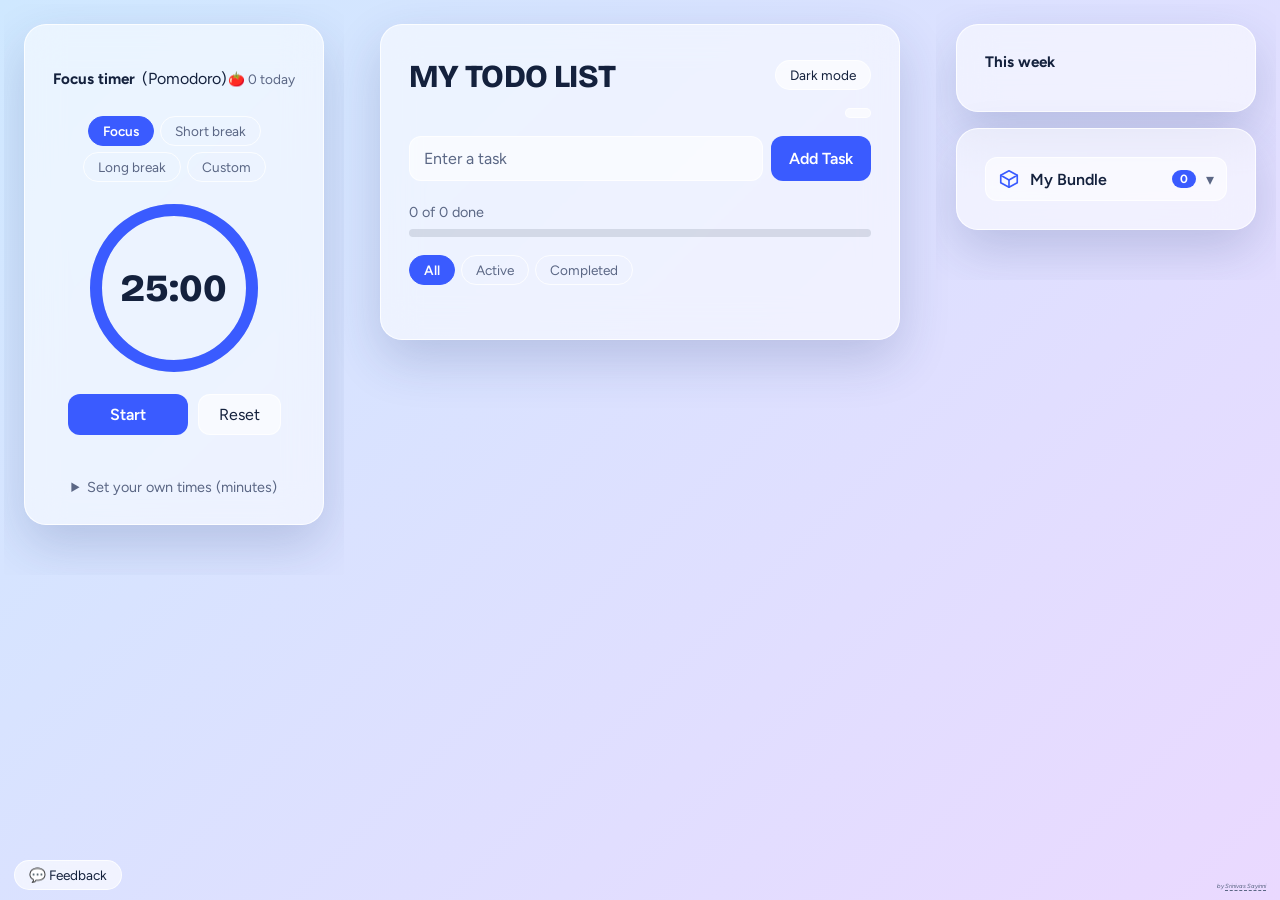
==== commit e5cfcbbe: "Added         celebrate.css" ====
--- a/index.html
+++ b/index.html
@@ -9,6 +9,8 @@
     <link href="https://fonts.googleapis.com/css2?family=Bricolage+Grotesque:wght@800&family=Figtree:wght@400;500;600;700&display=swap" rel="stylesheet">
     <link rel="stylesheet" href="style1.css">
     <link rel="stylesheet" href="bundle.css">
+    <link rel="stylesheet" href="celebrate.css">
+    <link rel="stylesheet" href="feedback.css">
 
     <!-- PWA -->
     <link rel="manifest" href="manifest.json">
@@ -167,10 +169,58 @@
         </div>
     </div>
 
+    <!-- Feedback pop-up (sent to you by Netlify Forms) -->
+    <dialog id="feedback-dialog" class="feedback-dialog" aria-labelledby="fb-title">
+        <form id="feedback-form" class="fb-form" name="feedback" method="POST" data-netlify="true" data-netlify-honeypot="bot-field">
+            <input type="hidden" name="form-name" value="feedback">
+            <p class="fb-trap"><label>Leave this empty: <input type="text" name="bot-field" tabindex="-1" autocomplete="off"></label></p>
+
+            <div class="fb-head">
+                <h2 id="fb-title">Share your feedback</h2>
+                <button type="button" id="fb-close" aria-label="Close">✕</button>
+            </div>
+
+            <fieldset class="fb-rating">
+                <legend>How do you like the app?</legend>
+                <div class="fb-faces">
+                    <label><input type="radio" name="rating" value="1"><span class="face" title="Bad">😞</span></label>
+                    <label><input type="radio" name="rating" value="2"><span class="face" title="Poor">😕</span></label>
+                    <label><input type="radio" name="rating" value="3"><span class="face" title="Okay">😐</span></label>
+                    <label><input type="radio" name="rating" value="4"><span class="face" title="Good">🙂</span></label>
+                    <label><input type="radio" name="rating" value="5"><span class="face" title="Love it">😍</span></label>
+                </div>
+            </fieldset>
+
+            <label class="fb-field">Your message
+                <textarea name="message" rows="4" maxlength="1000" required placeholder="What do you like? What could be better?"></textarea>
+            </label>
+
+            <label class="fb-field">Your name (optional)
+                <input type="text" name="name" autocomplete="name">
+            </label>
+
+            <label class="fb-field">Email (optional, only if you want a reply)
+                <input type="email" name="email" autocomplete="email">
+            </label>
+
+            <button type="submit" id="fb-send">Send feedback</button>
+            <p id="fb-msg" role="status" aria-live="polite"></p>
+        </form>
+
+        <div id="fb-thanks" class="fb-thanks" hidden>
+            <img src="icon-192.png" alt="">
+            <h2>Thank you!</h2>
+            <p>Your feedback was sent.</p>
+            <button type="button" id="fb-done">Close</button>
+        </div>
+    </dialog>
+
     <div id="toast" role="status" aria-live="polite">
         <span id="toast-text"></span>
         <button id="undo" type="button">Undo</button>
     </div>
+
+    <button type="button" id="feedback-open" class="feedback-open">💬 Feedback</button>
 
     <p class="byline">
         by <a href="https://srinivassayinni.netlify.app/" target="_blank" rel="noopener noreferrer">Srinivas Sayinni</a>
@@ -179,6 +229,8 @@
     <script src="DOM4.js"></script>
     <script src="timer.js"></script>
     <script src="bundle.js"></script>
+    <script src="celebrate.js"></script>
+    <script src="feedback.js"></script>
     <script>
         if ('serviceWorker' in navigator) {
             window.addEventListener('load', () => {
--- a/celebrate.css
+++ b/celebrate.css
@@ -0,0 +1,156 @@
+/* ---------- Celebration: shown for 5 seconds when every task is done ---------- */
+body.celebrating { overflow: hidden; }
+
+.celebrate {
+    position: fixed;
+    inset: 0;
+    z-index: 1000;
+    display: grid;
+    place-items: center;
+    overflow: hidden;
+    cursor: pointer;
+    color: #fff;
+    /* fully opaque, so nothing from the page shows through */
+    background: radial-gradient(circle at 50% 40%, #2a1646 0%, #0e1430 75%);
+    animation: cele-in 0.4s ease both;
+}
+
+.celebrate.leaving { animation: cele-out 0.5s ease forwards; }
+
+@keyframes cele-in  { from { opacity: 0; } to { opacity: 1; } }
+@keyframes cele-out { to { opacity: 0; } }
+
+.cele-canvas {
+    position: absolute;
+    inset: 0;
+    width: 100%;
+    height: 100%;
+}
+
+.cele-center {
+    position: relative;
+    display: grid;
+    justify-items: center;
+    gap: 14px;
+    padding: 24px;
+    text-align: center;
+}
+
+/* the tomato, its glow and the ripples all sit on top of each other */
+.cele-stage {
+    width: min(260px, 60vw);
+    aspect-ratio: 1;
+    display: grid;
+    place-items: center;
+}
+
+.cele-stage > * { grid-area: 1 / 1; }
+
+.cele-glow {
+    width: 150%;
+    height: 150%;
+    border-radius: 50%;
+    background: radial-gradient(circle, rgba(255, 180, 84, 0.5), rgba(255, 93, 143, 0.18) 50%, transparent 70%);
+    animation: cele-pulse 1.6s ease-in-out infinite;
+}
+
+.cele-ring {
+    width: 100%;
+    height: 100%;
+    border-radius: 50%;
+    border: 3px solid rgba(255, 255, 255, 0.7);
+    opacity: 0;
+    animation: cele-ripple 1.8s ease-out infinite;
+}
+
+.cele-ring.two { animation-delay: 0.9s; }
+
+.cele-tomato {
+    width: 78%;
+    height: auto;
+    filter: drop-shadow(0 10px 25px rgba(0, 0, 0, 0.45));
+    animation:
+        cele-pop 0.9s cubic-bezier(0.2, 1.4, 0.4, 1) both,
+        cele-float 2.4s ease-in-out 0.9s infinite;
+}
+
+.cele-title {
+    margin: 0;
+    font-family: "Bricolage Grotesque", system-ui, sans-serif;
+    font-weight: 800;
+    font-size: clamp(2rem, 8vw, 3.6rem);
+    letter-spacing: -0.02em;
+    text-shadow: 0 4px 20px rgba(0, 0, 0, 0.35);
+    animation: cele-rise 0.7s ease 0.5s both;
+}
+
+.cele-sub {
+    margin: 0;
+    max-width: 26ch;
+    font-size: 1.05rem;
+    color: rgba(255, 255, 255, 0.82);
+    animation: cele-rise 0.7s ease 0.8s both;
+}
+
+/* thin bar that empties over the 5 seconds */
+.cele-bar {
+    position: absolute;
+    left: 0;
+    right: 0;
+    bottom: 0;
+    height: 5px;
+    background: rgba(255, 255, 255, 0.15);
+}
+
+.cele-bar span {
+    display: block;
+    height: 100%;
+    background: linear-gradient(90deg, #ffb454, #ff5d8f);
+    transform-origin: left;
+    animation: cele-bar var(--dur, 5000ms) linear forwards;
+}
+
+.cele-skip {
+    position: absolute;
+    left: 0;
+    right: 0;
+    bottom: 18px;
+    margin: 0;
+    text-align: center;
+    font-size: 0.8rem;
+    color: rgba(255, 255, 255, 0.55);
+}
+
+@keyframes cele-pop {
+    0%   { transform: scale(0) rotate(-25deg); opacity: 0; }
+    60%  { transform: scale(1.18) rotate(6deg); opacity: 1; }
+    100% { transform: scale(1) rotate(0); opacity: 1; }
+}
+
+@keyframes cele-float {
+    0%, 100% { transform: translateY(0) rotate(0); }
+    50%      { transform: translateY(-12px) rotate(2deg); }
+}
+
+@keyframes cele-pulse {
+    0%, 100% { transform: scale(0.9); opacity: 0.7; }
+    50%      { transform: scale(1.08); opacity: 1; }
+}
+
+@keyframes cele-ripple {
+    0%   { transform: scale(0.55); opacity: 0.8; }
+    100% { transform: scale(1.7); opacity: 0; }
+}
+
+@keyframes cele-rise {
+    from { transform: translateY(20px); opacity: 0; }
+    to   { transform: translateY(0); opacity: 1; }
+}
+
+@keyframes cele-bar { to { transform: scaleX(0); } }
+
+/* people who turned motion off get a calm, still version */
+@media (prefers-reduced-motion: reduce) {
+    .cele-glow, .cele-ring, .cele-tomato { animation: none !important; }
+    .cele-ring { display: none; }
+}
--- a/feedback.css
+++ b/feedback.css
@@ -0,0 +1,180 @@
+/* ---------- Feedback button + pop-up form ---------- */
+.feedback-open {
+    position: fixed;
+    bottom: 10px;
+    left: 14px;
+    padding: 6px 14px;
+    border-radius: 999px;
+    border: 1px solid var(--edge);
+    background: var(--row);
+    color: var(--ink);
+    font-size: 0.85rem;
+    backdrop-filter: blur(8px);
+    -webkit-backdrop-filter: blur(8px);
+}
+
+.feedback-open:hover { background: var(--track); }
+
+.feedback-dialog {
+    width: min(440px, calc(100vw - 32px));
+    max-height: calc(100vh - 32px);
+    padding: 22px;
+    border-radius: 20px;
+    border: 1px solid var(--edge);
+    background: linear-gradient(135deg, var(--bg1), var(--bg2));
+    color: var(--ink);
+    font: inherit;
+    box-shadow: var(--shadow);
+    overflow-y: auto;
+}
+
+.feedback-dialog::backdrop {
+    background: rgba(10, 15, 40, 0.55);
+    backdrop-filter: blur(4px);
+    -webkit-backdrop-filter: blur(4px);
+}
+
+.fb-form { display: grid; gap: 14px; }
+.fb-form[hidden], .fb-thanks[hidden] { display: none; }
+
+.fb-head { display: flex; align-items: center; justify-content: space-between; gap: 12px; }
+
+.fb-head h2 {
+    margin: 0;
+    font-family: "Bricolage Grotesque", system-ui, sans-serif;
+    font-weight: 800;
+    font-size: 1.4rem;
+    letter-spacing: -0.01em;
+}
+
+#fb-close {
+    width: 32px;
+    height: 32px;
+    border-radius: 50%;
+    border: 1px solid var(--edge);
+    background: var(--row);
+    font-size: 0.9rem;
+    line-height: 1;
+}
+
+#fb-close:hover { background: var(--track); }
+
+/* spam trap: real people never see or fill this */
+.fb-trap {
+    position: absolute;
+    left: -9999px;
+    width: 1px;
+    height: 1px;
+    overflow: hidden;
+}
+
+.fb-rating { border: 0; margin: 0; padding: 0; min-width: 0; }
+
+.fb-rating legend {
+    padding: 0;
+    margin-bottom: 8px;
+    font-size: 0.9rem;
+    color: var(--muted);
+}
+
+.fb-faces { display: flex; gap: 6px; }
+
+.fb-faces label { position: relative; flex: 1; }
+
+.fb-faces input {
+    position: absolute;
+    inset: 0;
+    width: 100%;
+    height: 100%;
+    margin: 0;
+    opacity: 0;
+    cursor: pointer;
+}
+
+.fb-faces .face {
+    display: grid;
+    place-items: center;
+    padding: 8px 0;
+    border-radius: 12px;
+    border: 1px solid var(--edge);
+    background: var(--row);
+    font-size: 1.5rem;
+    transition: transform 0.15s ease, background 0.15s ease;
+}
+
+.fb-faces input:checked + .face {
+    background: var(--accent);
+    border-color: var(--accent);
+    transform: scale(1.08);
+}
+
+.fb-faces input:focus-visible + .face {
+    outline: 2px solid var(--accent);
+    outline-offset: 2px;
+}
+
+.fb-field { display: grid; gap: 4px; font-size: 0.85rem; color: var(--muted); }
+
+.fb-field input,
+.fb-field textarea {
+    width: 100%;
+    padding: 10px 12px;
+    border-radius: 10px;
+    border: 1px solid var(--edge);
+    background: var(--row);
+    color: var(--ink);
+    font: inherit;
+    font-size: 0.95rem;
+}
+
+.fb-field textarea { resize: vertical; min-height: 96px; }
+.fb-field ::placeholder { color: var(--muted); }
+
+.fb-field input:focus-visible,
+.fb-field textarea:focus-visible {
+    outline: 2px solid var(--accent);
+    outline-offset: 2px;
+}
+
+#fb-send, #fb-done {
+    padding: 11px 16px;
+    border: 0;
+    border-radius: 12px;
+    background: var(--accent);
+    color: var(--accent-ink);
+    font-weight: 600;
+}
+
+#fb-send:disabled { opacity: 0.6; cursor: wait; }
+
+#fb-msg {
+    min-height: 1.2em;
+    margin: 0;
+    font-size: 0.85rem;
+    color: var(--muted);
+}
+
+#fb-msg.error { color: #d64545; }
+
+.fb-thanks {
+    display: grid;
+    justify-items: center;
+    gap: 10px;
+    padding: 12px 0;
+    text-align: center;
+}
+
+.fb-thanks img { width: 72px; height: 72px; }
+
+.fb-thanks h2 {
+    margin: 0;
+    font-family: "Bricolage Grotesque", system-ui, sans-serif;
+    font-weight: 800;
+    font-size: 1.6rem;
+}
+
+.fb-thanks p { margin: 0; color: var(--muted); }
+
+@media (max-width: 600px) {
+    .feedback-open { position: static; }
+}
